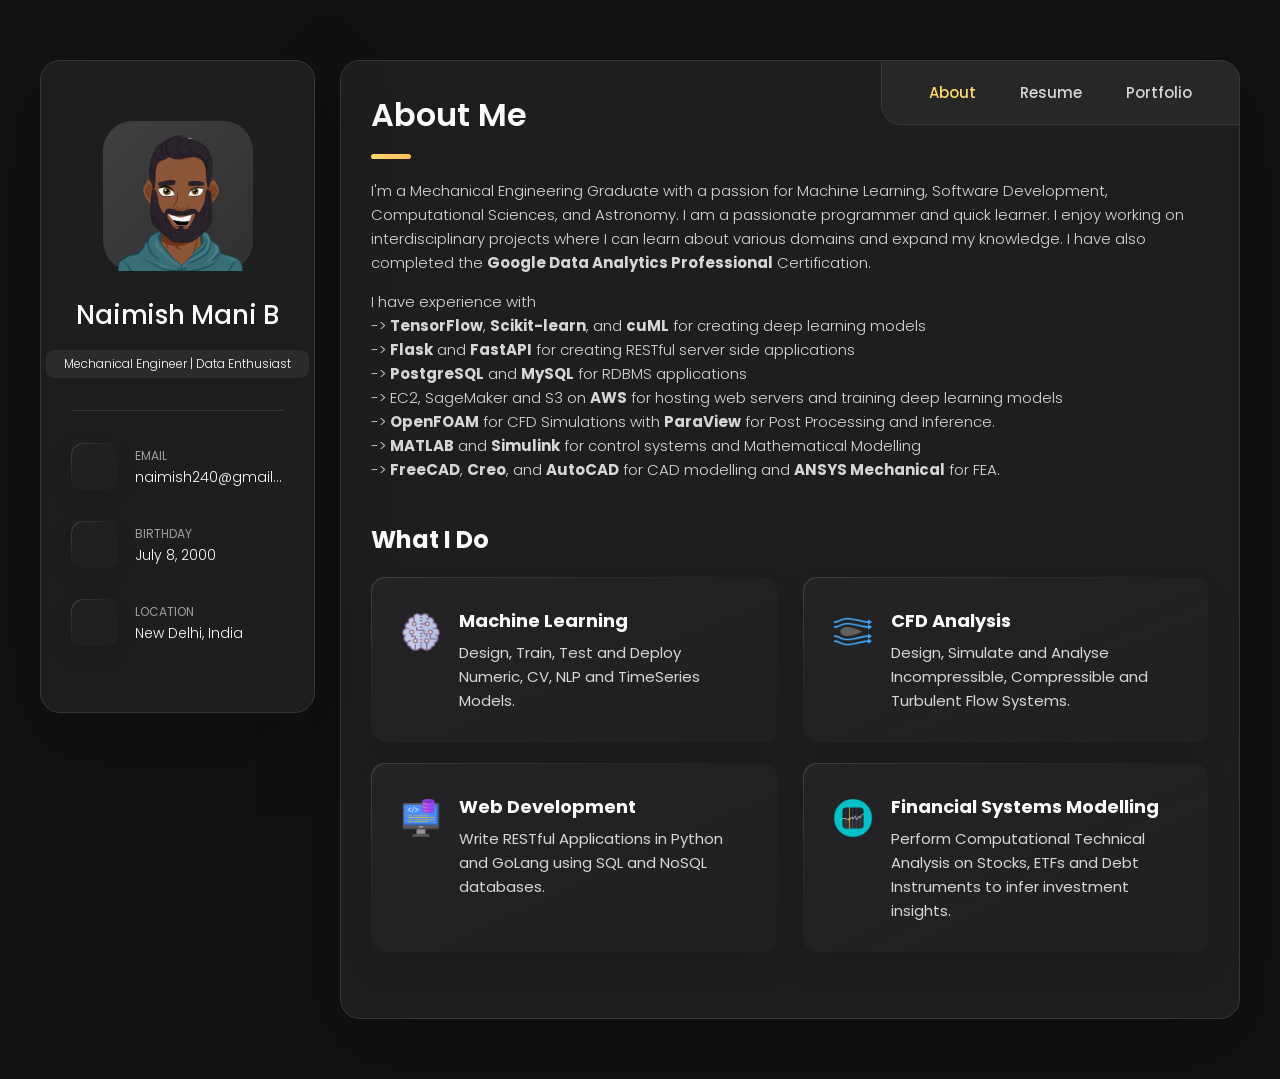
==== index.html @ e07adf56 "Update index.html" ====
<!DOCTYPE html>
<html lang="en">

<head>
  <meta charset="UTF-8">
  <meta http-equiv="X-UA-Compatible" content="IE=edge">
  <meta name="viewport" content="width=device-width, initial-scale=1.0">
  <title>Naimish - Personal Portfolio</title>

  <!--
    - favicon
  -->
  <link rel="shortcut icon" href="./assets/images/n.png" type="image/x-icon">

  <!--
    - custom css link
  -->
  <link rel="stylesheet" href="./assets/css/style.css">

  <!--
    - google font link
  -->
  <link rel="preconnect" href="https://fonts.googleapis.com">
  <link rel="preconnect" href="https://fonts.gstatic.com" crossorigin>
  <link href="https://fonts.googleapis.com/css2?family=Poppins:wght@300;400;500;600&display=swap" rel="stylesheet">
</head>

<body>

  <!--
    - #MAIN
  -->

  <main>

    <!--
      - #SIDEBAR
    -->

    <aside class="sidebar" data-sidebar>

      <div class="sidebar-info">
        <figure class="avatar-box">
          <img src="./assets/images/Avatar.png" alt="Naimish Mani B" width="80">
        </figure>

        <div class="info-content">
          <h1 class="name" title="Naimish Mani B">Naimish Mani B</h1>

          <p class="title">Mechanical Engineer | Data Enthusiast</p>
        </div>

        <button class="info_more-btn" data-sidebar-btn>
          <span>Show Contacts</span>

          <ion-icon name="chevron-down"></ion-icon>
        </button>

      </div>

      <div class="sidebar-info_more">

        <div class="separator"></div>

        <ul class="contacts-list">

          <li class="contact-item">

            <div class="icon-box">
              <ion-icon name="mail-outline"></ion-icon>
            </div>

            <div class="contact-info">
              <p class="contact-title">Email</p>

              <a href="mailto:naimish240@gmail.com" class="contact-link">naimish240@gmail.com</a>
            </div>

          </li>

          <!--
          <li class="contact-item">

            <div class="icon-box">
              <ion-icon name="phone-portrait-outline"></ion-icon>
            </div>

            <div class="contact-info">
              <p class="contact-title">Phone</p>

              <a href="tel:+916379XXXXXX" class="contact-link">+91 6379XXXXXX</a>
            </div>

          </li>
          -->

          <li class="contact-item">

            <div class="icon-box">
              <ion-icon name="calendar-outline"></ion-icon>
            </div>

            <div class="contact-info">
              <p class="contact-title">Birthday</p>

              <time datetime="1982-06-23">July 8, 2000</time>
            </div>

          </li>

          <li class="contact-item">

            <div class="icon-box">
              <ion-icon name="location-outline"></ion-icon>
            </div>

            <div class="contact-info">
              <p class="contact-title">Location</p>

              <address>New Delhi, India</address>
            </div>

          </li>

        </ul>

        <div class="separator"></div>

        <ul class="social-list">

          <li class="social-item">
            <a href="https://www.linkedin.com/in/naimish-balaji/" class="social-link">
              <ion-icon name="logo-linkedin"></ion-icon>
            </a>
          </li>

          <li class="social-item">
            <a href="https://github.com/naimish240/" class="social-link">
              <ion-icon name="logo-github"></ion-icon>
            </a>
          </li>

          <li class="social-item">
            <a href="https://www.instagram.com/the_real_naimish/" class="social-link">
              <ion-icon name="logo-instagram"></ion-icon>
            </a>
          </li>

        </ul>

      </div>

    </aside>





    <!--
      - #main-content
    -->

    <div class="main-content">

      <!--
        - #NAVBAR
      -->

      <nav class="navbar">

        <ul class="navbar-list">

          <li class="navbar-item">
            <button class="navbar-link  active" data-nav-link>About</button>
          </li>

          <li class="navbar-item">
            <button class="navbar-link" data-nav-link>Resume</button>
          </li>

          <li class="navbar-item">
            <button class="navbar-link" data-nav-link>Portfolio</button>
          </li>

        </ul>

      </nav>





      <!--
        - #ABOUT
      -->

      <article class="about  active" data-page="about">

        <header>
          <h2 class="h2 article-title">About me</h2>
        </header>

        <section class="about-text">
          <p>
            I'm a Mechanical Engineering Graduate with a passion for Machine Learning, Software Development, Computational Sciences, and Astronomy. 
            I am a passionate programmer and quick learner. I enjoy working on interdisciplinary projects where I can learn about
            various domains and expand my knowledge. I have also completed the <b>Google Data Analytics Professional</b> Certification.
          </p>
            I have experience with
            <li>-> <b>TensorFlow</b>, <b>Scikit-learn</b>, and <b>cuML</b> for creating deep learning models</li>
            <li>-> <b>Flask</b> and <b>FastAPI</b> for creating RESTful server side applications</li>
            <li>-> <b>PostgreSQL</b> and <b>MySQL</b> for RDBMS applications</li>
            <li>-> EC2, SageMaker and S3 on <b>AWS</b> for hosting web servers and training deep learning models</li>
            <li>-> <b>OpenFOAM</b> for CFD Simulations with <b>ParaView</b> for Post Processing and Inference.</li>
            <li>-> <b>MATLAB</b> and <b>Simulink</b> for control systems and Mathematical Modelling</li>
            <li>-> <b>FreeCAD</b>, <b>Creo</b>, and <b>AutoCAD</b> for CAD modelling and <b>ANSYS Mechanical</b> for FEA.</li>
          <p>
            
          </p>
        </section>


        <!--
          - service
        -->

        <section class="service">

          <h3 class="h3 service-title">What I do</h3>

          <ul class="service-list">

          <li class="service-item">

            <div class="service-icon-box">
              <img src="./assets/images/ml.png" alt="ml icon" width="40">
            </div>

            <div class="service-content-box">
              <h4 class="h4 service-item-title">Machine Learning</h4>

              <p class="service-item-text">
                Design, Train, Test and Deploy Numeric, CV, NLP and TimeSeries Models.
              </p>
            </div>

          </li>

            <li class="service-item">

              <div class="service-icon-box">
                <img src="./assets/images/cfd.png" alt="cfd icon" width="40">
              </div>

              <div class="service-content-box">
                <h4 class="h4 service-item-title">CFD Analysis</h4>

                <p class="service-item-text">
                  Design, Simulate and Analyse Incompressible, Compressible and Turbulent Flow Systems.
                </p>
              </div>

              <li class="service-item">

                <div class="service-icon-box">
                  <img src="./assets/images/backend.png
                  " alt="design icon" width="40">
                </div>
  
                <div class="service-content-box">
                  <h4 class="h4 service-item-title">Web Development</h4>
  
                  <p class="service-item-text">
                    Write RESTful Applications in Python and GoLang using SQL and NoSQL databases.
                  </p>
                </div>
  
              </li>
  
            </li>

            

            <li class="service-item">

              <div class="service-icon-box">
                <img src="./assets/images/stocks.png" alt="stock icon" width="40">
              </div>

              <div class="service-content-box">
                <h4 class="h4 service-item-title">Financial Systems Modelling</h4>

                <p class="service-item-text">
                  Perform Computational Technical Analysis on Stocks, ETFs and Debt Instruments to infer investment insights.
                </p>
              </div>

            </li>

          </ul>

        </section>


        <!--
          - testimonials
        -->

        <section class="testimonials">
          <!--

          <h3 class="h3 testimonials-title">Testimonials</h3>

          <ul class="testimonials-list has-scrollbar">

            <li class="testimonials-item">
              <div class="content-card" data-testimonials-item>

                <figure class="testimonials-avatar-box">
                  <img src="./assets/images/avatar-1.png" alt="Daniel lewis" width="60" data-testimonials-avatar>
                </figure>

                <h4 class="h4 testimonials-item-title" data-testimonials-title>Daniel lewis</h4>

                <div class="testimonials-text" data-testimonials-text>
                  <p>
                    Richard was hired to create a corporate identity. We were very pleased with the work done. She has a
                    lot of experience
                    and is very concerned about the needs of client. Lorem ipsum dolor sit amet, ullamcous cididt
                    consectetur adipiscing
                    elit, seds do et eiusmod tempor incididunt ut laborels dolore magnarels alia.
                  </p>
                </div>

              </div>
            </li>
          </ul>
        -->

        </section>


        <!--
          - testimonials modal
        -->

        <div class="modal-container" data-modal-container>

          <div class="overlay" data-overlay></div>

          <section class="testimonials-modal">

            <button class="modal-close-btn" data-modal-close-btn>
              <ion-icon name="close-outline"></ion-icon>
            </button>

            <div class="modal-img-wrapper">
              <figure class="modal-avatar-box">
                <img src="./assets/images/avatar-1.png" alt="Daniel lewis" width="80" data-modal-img>
              </figure>

              <img src="./assets/images/icon-quote.svg" alt="quote icon">
            </div>

            <div class="modal-content">

              <h4 class="h3 modal-title" data-modal-title>Daniel lewis</h4>

              <time datetime="2021-06-14">14 June, 2021</time>

              <div data-modal-text>
                <p>
                  Richard was hired to create a corporate identity. We were very pleased with the work done. She has a
                  lot of experience
                  and is very concerned about the needs of client. Lorem ipsum dolor sit amet, ullamcous cididt
                  consectetur adipiscing
                  elit, seds do et eiusmod tempor incididunt ut laborels dolore magnarels alia.
                </p>
              </div>

            </div>

          </section>

        </div>


        <!--
          - clients
        -->

        <section class="clients">
          <!--

          <h3 class="h3 clients-title">Clients</h3>

          <ul class="clients-list has-scrollbar">

            <li class="clients-item">
              <a href="#">
                <img src="./assets/images/logo-1-color.png" alt="client logo">
              </a>
            </li>

          </ul>
          -->

        </section>

      </article>





      <!--
        - #RESUME
      -->

      <article class="resume" data-page="resume">

        <header>
          <h2 class="h2 article-title">Resume</h2>
        </header>

        <section class="timeline">

          <div class="title-wrapper">
            <div class="icon-box">
              <ion-icon name="book-outline"></ion-icon>
            </div>

            <h3 class="h3">Education</h3>
          </div>

          <ol class="timeline-list">

            <li class="timeline-item">

              <h4 class="h4 timeline-item-title">SASTRA Deemed University</h4>
              <h6 class="h4 timeline-item-title">B. Tech., Mechanical Engineering</h4>

              <span>2018 — 2022</span>

              <p class="timeline-text">
                Coursework in Compressible Flow, Systems Modelling, Dynamics and Control,
                Numerical and Statistical Methods, Industrial Robotics, Electronic and Hybrid Vehicle Design,
                Production Planning and Control, and Resource Management.
              </p>

            </li>
          </ol>

        </section>

        <section class="timeline">

          <div class="title-wrapper">
            <div class="icon-box">
              <ion-icon name="briefcase-outline"></ion-icon>
            </div>

            <h3 class="h3">Professional Experience</h3>
          </div>

          <ol class="timeline-list">

            <li class="timeline-item">

              <h4 class="h4 timeline-item-title">Data and Technologies Intern</h4>
              <h4 class="h4 timeline-item-title">FinTuple Technologies</h4>

              <span>May 2020 — Oct 2020</span>

              <p class="timeline-text">
                <li style="color:rgb(195, 195, 195)">
                  • Performed web scraping with Selenium to get historical mutual fund data, and performed data preprocessing
                  using Pandas to make the data MS Excel - friendly.
                </li>
                <li style="color:rgb(195, 195, 195)">
                  • Designed from ground up and built statistical models to categorize and rank the
                  performance of debt-based funds, working closely with MBA graduates.
                </li>
                <li style="color:rgb(195, 195, 195)">
                  • Helped design a MySQL database in the 4th normal form to leverage the dataset
                  and models created for integration into other business applications.
                </li>
              </p>
              <br>

            </li>

            <li class="timeline-item">
              <h4 class="h4 timeline-item-title">Co Founder</h4>
              <h4 class="h4 timeline-item-title">Cosmos Aerospace (Incubatee, TBI SASTRA)</h4>

              <span>Aug 2019 — Nov 2020</span>

              <p class="timeline-text">
                <li style="color:rgb(195, 195, 195)">
                  • Created and managed a team of 15 members. Brought on experts
                  from relevant fields as advisors to design a rover for autonomous search and
                  recovery type missions.
                </li>
                <li style="color:rgb(195, 195, 195)">
                  • Designed and fabricated a small scale prototype with wireless control using Rocker Bogie
                  suspension system to navigate terrain.
                </li>
                <li style="color:rgb(195, 195, 195)">
                  • Prepared a pitch deck and approached investors for funding, while also engaging
                  in talks with raw material suppliers.
                </li>
              </p>
              <br>

            </li>


          </ol>

        </section>

        <section class="skill">

          <h3 class="h3 skills-title">My skills</h3>

          <ul class="skills-list content-card">

            <li class="skills-item">
              <div class="title-wrapper">
                <h5 class="h4"><b>Languages: </b></h5>
              </div>
            </li>

            <li class="skills-item">
              <div class="title-wrapper">
                <h5 class="h5">Python 3, JavaScript, R, MATLAB, SQL, C, C++, GoLang</h5>
              </div>
            </li>

            <li class="skills-item">
              <div class="title-wrapper">
                <h5 class="h4"><b>Tools: </b></h5>
              </div>
            </li>

            <li class="skills-item">
              <div class="title-wrapper">
                <h5 class="h5">Git, GitFlow, Jupyter, Trello, AWS, Tableau, Paraview, MS PowerPoint, MS Excel</h5>
              </div>
            </li>

          </ul>

        </section>

        <br>

        <button>
          <a href="resume/Naimish_Resume_Mar23.pdf" download="Naimish_Resume_Aug22.pdf" style="color:rgb(110, 144, 236)">Download Resume</a>
        </button>

      </article>





      <!--
        - #PORTFOLIO
      -->

      <article class="portfolio" data-page="portfolio">

        <header>
          <h2 class="h2 article-title">Portfolio</h2>
        </header>

        <section class="projects">

          <ul class="filter-list">

            <li class="filter-item">
              <button class="active" data-filter-btn>All</button>
            </li>

            <li class="filter-item">
              <button data-filter-btn>Mechanical Engineering</button>
            </li>

            <li class="filter-item">
              <button data-filter-btn>Machine Learning</button>
            </li>

            <li class="filter-item">
              <button data-filter-btn>Web Development</button>
            </li>

            <li class="filter-item">
              <button data-filter-btn>Astronomy</button>
            </li>

          </ul>

          <div class="filter-select-box">

            <button class="filter-select" data-select>

              <div class="select-value" data-select-value>Select category</div>

              <div class="select-icon">
                <ion-icon name="chevron-down"></ion-icon>
              </div>

            </button>

            <ul class="select-list">

              <li class="select-item">
                <button data-select-item>All</button>
              </li>

              <li class="select-item">
                <button data-select-item>Mechanical Engineering</button>
              </li>

              <li class="select-item">
                <button data-select-item>Machine Learning</button>
              </li>

              <li class="select-item">
                <button data-select-item>Web Development</button>
              </li>

              <li class="select-item">
                <button data-select-item>Astronomy</button>
              </li>

            </ul>

          </div>

          <ul class="project-list">

            <li class="project-item  active" data-filter-item data-category="Mechanical Engineering,Astronomy">
              <a href="https://github.com/Naimish240/Liquid-Rocket-Engine" target="_blank">

                <figure class="project-img">
                  <div class="project-item-icon-box">
                    <ion-icon name="eye-outline"></ion-icon>
                  </div>

                  <img src="https://www.grc.nasa.gov/WWW/K-12/airplane/Images/lrockth.gif" alt="Liquid Rocket Engine" loading="lazy">
                </figure>

                <h3 class="project-title">Design and Analysis of a Liquid Rocket Engine</h3>

                <p class="project-category">Mechanical Engineering</p>

              </a>
            </li>

            <li class="project-item  active" data-filter-item data-category="Mechanical Engineering">
              <a href="https://github.com/Naimish240/CFD-For-Ventilation-Analysis" target="_blank">

                <figure class="project-img">
                  <div class="project-item-icon-box">
                    <ion-icon name="eye-outline"></ion-icon>
                  </div>

                  <img src="https://github.com/Naimish240/CFD-For-Ventilation-Analysis/blob/main/simulations/icofoam_cases/3_branch_shifted_bed_shifted_main/screenshots/Screenshot%20from%202021-11-13%2021-39-17.png?raw=true" alt="ventilation analysis" loading="lazy">
                </figure>

                <h3 class="project-title">COVID 19 Ward Ventilaiton Analysis with CFD</h3>

                <p class="project-category">Mechanical Engineering</p>

              </a>
            </li>

            <li class="project-item  active" data-filter-item data-category="Machine Learning,Web Development">
              <a href="http://meghaapps.github.io/" target="_blank">

                <figure class="project-img">
                  <div class="project-item-icon-box">
                    <ion-icon name="eye-outline"></ion-icon>
                  </div>

                  <img src="https://github.com/MeghaApps/meghaapps.github.io/blob/main/images/appImage_800.png?raw=true" alt="Megha" loading="lazy">
                </figure>

                <h3 class="project-title">Ground Based Cloud Classification On Edge Using CNN and TFLite</h3>

                <p class="project-category">ML | Web Dev</p>

              </a>
            </li>
            
            <li class="project-item  active" data-filter-item data-category="Machine Learning">
              <a href="https://github.com/Naimish240/FRIENDS_Analysis" target="_blank">

                <figure class="project-img">
                  <div class="project-item-icon-box">
                    <ion-icon name="eye-outline"></ion-icon>
                  </div>

                  <img src="https://wallpapercave.com/wp/wp6995008.jpg" alt="friends" loading="lazy">
                </figure>

                <h3 class="project-title">Analysis of the FRIENDS TV series</h3>

                <p class="project-category">ML | Data Analysis</p>

              </a>
            </li>

            <li class="project-item  active" data-filter-item data-category="Machine Learning,Astronomy">
              <a href="https://github.com/Naimish240/CuriosityClassifier" target="_blank">

                <figure class="project-img">
                  <div class="project-item-icon-box">
                    <ion-icon name="eye-outline"></ion-icon>
                  </div>

                  <img src="https://upload.wikimedia.org/wikipedia/commons/thumb/d/d8/NASA_Mars_Rover.jpg/1500px-NASA_Mars_Rover.jpg" alt="curiosity" loading="lazy">
                </figure>

                <h3 class="project-title">Semi Supervised Classification of Images shot by Curiosity Rover</h3>

                <p class="project-category">ML | Astro</p>

              </a>
            </li>

            <li class="project-item  active" data-filter-item data-category="Machine Learning">
              <a href="https://github.com/Naimish240/TwitchEmoteGenerator" target="_blank">

                <figure class="project-img">
                  <div class="project-item-icon-box">
                    <ion-icon name="eye-outline"></ion-icon>
                  </div>

                  <img src="https://blog.twitch.tv/assets/uploads/03-glitch.jpg" alt="twitch" loading="lazy">
                </figure>

                <h3 class="project-title">Training DCGAN to generate Custom Twitch Emotes</h3>

                <p class="project-category">Machine Learning</p>

              </a>
            </li>

            <li class="project-item  active" data-filter-item data-category="Web Development">
              <a href="https://github.com/Naimish240/WhatsAppWebStuff" target="_blank">

                <figure class="project-img">
                  <div class="project-item-icon-box">
                    <ion-icon name="eye-outline"></ion-icon>
                  </div>

                  <img src="https://upload.wikimedia.org/wikipedia/commons/thumb/6/6b/WhatsApp.svg/1200px-WhatsApp.svg.png" alt="whatsapp" loading="lazy">
                </figure>

                <h3 class="project-title">Bulk WhatsApp Web Message Sender</h3>

                <p class="project-category">Web Development | Automation</p>

              </a>
            </li>

            <li class="project-item  active" data-filter-item data-category="Mechanical Engineering">
              <a href="https://github.com/Naimish240/3DoF-Robotic-Arm" target="_blank">

                <figure class="project-img">
                  <div class="project-item-icon-box">
                    <ion-icon name="eye-outline"></ion-icon>
                  </div>

                  <img src="https://cdn-icons-png.flaticon.com/512/1839/1839269.png" alt="3dof" loading="lazy">
                </figure>

                <h3 class="project-title">Designing and Controlling a 3 DoF Robot through an Android App</h3>

                <p class="project-category">Mechanical Engineering</p>

              </a>
            </li>

            <li class="project-item  active" data-filter-item data-category="Astronomy">
              <a href="https://github.com/Naimish240/WebCam-Cosmic-Rays" target="_blank">

                <figure class="project-img">
                  <div class="project-item-icon-box">
                    <ion-icon name="eye-outline"></ion-icon>
                  </div>

                  <img src="https://letstalkscience.ca/sites/default/files/styles/x_large/public/2019-10/Cosmic_ray_scattering.png?itok=40XuvHlH" alt="cosmic" loading="lazy">
                </figure>

                <h3 class="project-title">Building a Cosmic Ray Detector using a USB Webcam</h3>

                <p class="project-category">Astronomy</p>

              </a>
            </li>

            <li class="project-item  active" data-filter-item data-category="Mechanical Engineering,Astronomy">
              <a href="https://github.com/Naimish240/rocket-lander" target="_blank">

                <figure class="project-img">
                  <div class="project-item-icon-box">
                    <ion-icon name="eye-outline"></ion-icon>
                  </div>

                  <img src="https://media.wired.com/photos/5926ed3dcefba457b079b95e/master/pass/spacex-rocket-landing-531752474.jpg" alt="PID" loading="lazy">
                </figure>

                <h3 class="project-title">Developing a PID Controller to Launch and Propulsively Land a Rocket</h3>

                <p class="project-category">Mechanical Engineering | Astro</p>

              </a>
            </li>

            <li class="project-item  active" data-filter-item data-category="Machine Learning,Astronomy">
              <a href="https://github.com/Naimish240/Dimensionality-Reduction-for-Studying-Diffuse-CGM" target="_blank">

                <figure class="project-img">
                  <div class="project-item-icon-box">
                    <ion-icon name="eye-outline"></ion-icon>
                  </div>

                  <img src="https://ned.ipac.caltech.edu/level5/March18/Tumlinson/Figures/figure1.jpg" alt="CGM" loading="lazy">
                </figure>

                <h3 class="project-title">Dimensionality Reduction on Diffuse Circum Galactic Medium</h3>

                <p class="project-category">ML | Astro</p>

              </a>
            </li>

            <li class="project-item  active" data-filter-item data-category="Web Development">
              <a href="https://github.com/Naimish240/AutoMeet" target="_blank">

                <figure class="project-img">
                  <div class="project-item-icon-box">
                    <ion-icon name="eye-outline"></ion-icon>
                  </div>

                  <img src="https://pbs.twimg.com/profile_images/1226910817108533249/S1_5wU2O_400x400.jpg" alt="automeet" loading="lazy">
                </figure>

                <h3 class="project-title">Auto Meet</h3>

                <p class="project-category">Web Development | Automation</p>

              </a>
            </li>

            <li class="project-item  active" data-filter-item data-category="Web Development,Machine Learning">
              <a href="https://github.com/Naimish240/NPTEL-Course-Generator" target="_blank">

                <figure class="project-img">
                  <div class="project-item-icon-box">
                    <ion-icon name="eye-outline"></ion-icon>
                  </div>

                  <img src="https://yt3.ggpht.com/ytc/AMLnZu9Z-w6SvWrrVpb06Q_NoRE8vtNKKy4WHy1-DKk8yw=s900-c-k-c0x00ffffff-no-rj" alt="nptel" loading="lazy">
                </figure>

                <h3 class="project-title">Using NLP Techniques to Generate NPTEL Course Titles</h3>

                <p class="project-category">ML | Web Scraping</p>

              </a>
            </li>

            <li class="project-item  active" data-filter-item data-category="Web Development,Machine Learning">
              <a href="https://github.com/Naimish240/OpinionClassifier" target="_blank">

                <figure class="project-img">
                  <div class="project-item-icon-box">
                    <ion-icon name="eye-outline"></ion-icon>
                  </div>

                  <img src="[data-uri]" alt="opinion" loading="lazy">
                </figure>

                <h3 class="project-title">Training and Deploying an NLP Classifier to Identify Opined Statements</h3>

                <p class="project-category">ML | Web Dev</p>

              </a>
            </li>



          </ul>

        </section>

      </article>

    </div>

  </main>






  <!--
    - custom js link
  -->
  <script src="./assets/js/script.js"></script>

  <!--
    - ionicon link
  -->
  <script type="module" src="https://unpkg.com/ionicons@5.5.2/dist/ionicons/ionicons.esm.js"></script>
  <script nomodule src="https://unpkg.com/ionicons@5.5.2/dist/ionicons/ionicons.js"></script>

</body>

</html>
---- assets/css/style.css ----
/*-----------------------------------*\
  #style.css
\*-----------------------------------*/

/*-----------------------------------*\
  #CUSTOM PROPERTY
\*-----------------------------------*/

:root {

  /**
   * colors
   */

  /* gradient */

  --bg-gradient-onyx: linear-gradient(
    to bottom right, 
    hsl(240, 1%, 25%) 3%, 
    hsl(0, 0%, 19%) 97%
  );
  --bg-gradient-jet: linear-gradient(
    to bottom right, 
    hsla(240, 1%, 18%, 0.251) 0%, 
    hsla(240, 2%, 11%, 0) 100%
  ), hsl(240, 2%, 13%);
  --bg-gradient-yellow-1: linear-gradient(
    to bottom right, 
    hsl(45, 100%, 71%) 0%, 
    hsla(36, 100%, 69%, 0) 50%
  );
  --bg-gradient-yellow-2: linear-gradient(
    135deg, 
    hsla(45, 100%, 71%, 0.251) 0%, 
    hsla(35, 100%, 68%, 0) 59.86%
  ), hsl(240, 2%, 13%);
  --border-gradient-onyx: linear-gradient(
    to bottom right, 
    hsl(0, 0%, 25%) 0%, 
    hsla(0, 0%, 25%, 0) 50%
  );
  --text-gradient-yellow: linear-gradient(
    to right, 
    hsl(45, 100%, 72%), 
    hsl(35, 100%, 68%)
  );

  /* solid */

  --jet: hsl(0, 0%, 22%);
  --onyx: hsl(240, 1%, 17%);
  --eerie-black-1: hsl(240, 2%, 13%);
  --eerie-black-2: hsl(240, 2%, 12%);
  --smoky-black: hsl(0, 0%, 7%);
  --white-1: hsl(0, 0%, 100%);
  --white-2: hsl(0, 0%, 98%);
  --orange-yellow-crayola: hsl(45, 100%, 72%);
  --vegas-gold: hsl(45, 54%, 58%);
  --light-gray: hsl(0, 0%, 84%);
  --light-gray-70: hsla(0, 0%, 84%, 0.7);
  --bittersweet-shimmer: hsl(0, 43%, 51%);

  /**
   * typography
   */

  /* font-family */
  --ff-poppins: 'Poppins', sans-serif;

  /* font-size */
  --fs-1: 24px;
  --fs-2: 18px;
  --fs-3: 17px;
  --fs-4: 16px;
  --fs-5: 15px;
  --fs-6: 14px;
  --fs-7: 13px;
  --fs-8: 11px;

  /* font-weight */
  --fw-300: 300;
  --fw-400: 400;
  --fw-500: 500;
  --fw-600: 600;

  /**
   * shadow
   */
  
  --shadow-1: -4px 8px 24px hsla(0, 0%, 0%, 0.25);
  --shadow-2: 0 16px 30px hsla(0, 0%, 0%, 0.25);
  --shadow-3: 0 16px 40px hsla(0, 0%, 0%, 0.25);
  --shadow-4: 0 25px 50px hsla(0, 0%, 0%, 0.15);
  --shadow-5: 0 24px 80px hsla(0, 0%, 0%, 0.25);

  /**
   * transition
   */

  --transition-1: 0.25s ease;
  --transition-2: 0.5s ease-in-out;

}





/*-----------------------------------*\
  #RESET
\*-----------------------------------*/

*, *::before, *::after {
  margin: 0;
  padding: 0;
  box-sizing: border-box;
}

a { text-decoration: none; }

li { list-style: none; }

img, ion-icon, a, button, time, span { display: block; }

button {
  font: inherit;
  background: none;
  border: none;
  text-align: left;
  cursor: pointer;
}

input, textarea {
  display: block;
  width: 100%;
  background: none;
  font: inherit;
}

::selection {
  background: var(--orange-yellow-crayola);
  color: var(--smoky-black);
}

:focus { outline-color: var(--orange-yellow-crayola); }

html { font-family: var(--ff-poppins); }

body { background: var(--smoky-black); }





/*-----------------------------------*\
  #REUSED STYLE
\*-----------------------------------*/

.sidebar,
article {
  background: var(--eerie-black-2);
  border: 1px solid var(--jet);
  border-radius: 20px;
  padding: 15px;
  box-shadow: var(--shadow-1);
  z-index: 1;
}

.separator {
  width: 100%;
  height: 1px;
  background: var(--jet);
  margin: 16px 0;
}

.icon-box {
  position: relative;
  background: var(--border-gradient-onyx);
  width: 30px;
  height: 30px;
  border-radius: 8px;
  display: flex;
  justify-content: center;
  align-items: center;
  font-size: 16px;
  color: var(--orange-yellow-crayola);
  box-shadow: var(--shadow-1);
  z-index: 1;
}

.icon-box::before {
  content: "";
  position: absolute;
  inset: 1px;
  background: var(--eerie-black-1);
  border-radius: inherit;
  z-index: -1;
}

.icon-box ion-icon { --ionicon-stroke-width: 35px; }

article { display: none; }

article.active {
  display: block;
  animation: fade 0.5s ease backwards;
}

@keyframes fade {
  0% { opacity: 0; }
  100% { opacity: 1; }
}

.h2,
.h3,
.h4,
.h5 {
  color: var(--white-2);
  text-transform: capitalize;
}

.h2 { font-size: var(--fs-1); }

.h3 { font-size: var(--fs-2); }

.h4 { font-size: var(--fs-4); }

.h5 {
  font-size: var(--fs-7);
  font-weight: var(--fw-500);
}

.article-title {
  position: relative;
  padding-bottom: 7px;
}

.article-title::after {
  content: "";
  position: absolute;
  bottom: 0;
  left: 0;
  width: 30px;
  height: 3px;
  background: var(--text-gradient-yellow);
  border-radius: 3px;
}

.has-scrollbar::-webkit-scrollbar {
  width: 5px; /* for vertical scrollbar */
  height: 5px; /* for horizontal scrollbar */
}

.has-scrollbar::-webkit-scrollbar-track {
  background: var(--onyx);
  border-radius: 5px;
}

.has-scrollbar::-webkit-scrollbar-thumb {
  background: var(--orange-yellow-crayola);
  border-radius: 5px;
}

.has-scrollbar::-webkit-scrollbar-button { width: 20px; }

.content-card {
  position: relative;
  background: var(--border-gradient-onyx);
  padding: 15px;
  padding-top: 45px;
  border-radius: 14px;
  box-shadow: var(--shadow-2);
  cursor: pointer;
  z-index: 1;
}

.content-card::before {
  content: "";
  position: absolute;
  inset: 1px;
  background: var(--bg-gradient-jet);
  border-radius: inherit;
  z-index: -1;
}





/*-----------------------------------*\
  #MAIN
\*-----------------------------------*/

main {
  margin: 15px 12px;
  margin-bottom: 75px;
  min-width: 259px;
}





/*-----------------------------------*\
  #SIDEBAR
\*-----------------------------------*/

.sidebar {
  margin-bottom: 15px;
  max-height: 112px;
  overflow: hidden;
  transition: var(--transition-2);
}

.sidebar.active { max-height: 405px; }

.sidebar-info {
  position: relative;
  display: flex;
  justify-content: flex-start;
  align-items: center;
  gap: 15px;
}

.avatar-box {
  background: var(--bg-gradient-onyx);
  border-radius: 20px;
}

.info-content .name {
  color: var(--white-2);
  font-size: var(--fs-3);
  font-weight: var(--fw-500);
  letter-spacing: -0.25px;
  margin-bottom: 10px;
}

.info-content .title {
  color: var(--white-1);
  background: var(--onyx);
  font-size: var(--fs-8);
  font-weight: var(--fw-300);
  width: max-content;
  padding: 3px 12px;
  border-radius: 8px;
}

.info_more-btn {
  position: absolute;
  top: -15px;
  right: -15px;
  border-radius: 0 15px;
  font-size: 13px;
  color: var(--orange-yellow-crayola);
  background: var(--border-gradient-onyx);
  padding: 10px;
  box-shadow: var(--shadow-2);
  transition: var(--transition-1);
  z-index: 1;
}

.info_more-btn::before {
  content: "";
  position: absolute;
  inset: 1px;
  border-radius: inherit;
  background: var(--bg-gradient-jet);
  transition: var(--transition-1);
  z-index: -1;
}

.info_more-btn:hover,
.info_more-btn:focus { background: var(--bg-gradient-yellow-1); }

.info_more-btn:hover::before,
.info_more-btn:focus::before { background: var(--bg-gradient-yellow-2); }

.info_more-btn span { display: none; }

.sidebar-info_more {
  opacity: 0;
  visibility: hidden;
  transition: var(--transition-2);
}

.sidebar.active .sidebar-info_more {
  opacity: 1;
  visibility: visible;
}

.contacts-list {
  display: grid;
  grid-template-columns: 1fr;
  gap: 16px;
}

.contact-item {
  min-width: 100%;
  display: flex;
  align-items: center;
  gap: 16px;
}

.contact-info {
  max-width: calc(100% - 46px);
  width: calc(100% - 46px);
}

.contact-title {
  color: var(--light-gray-70);
  font-size: var(--fs-8);
  text-transform: uppercase;
  margin-bottom: 2px;
}

.contact-info :is(.contact-link, time, address) {
  color: var(--white-2);
  font-size: var(--fs-7);
}

.contact-info address { font-style: normal; }

.social-list {
  display: flex;
  justify-content: flex-start;
  align-items: center;
  gap: 15px;
  padding-bottom: 4px;
  padding-left: 7px;
}

.social-item .social-link {
  color: var(--light-gray-70);
  font-size: 18px;
}


.social-item .social-link:hover { color: var(--light-gray); }





/*-----------------------------------*\
  #NAVBAR
\*-----------------------------------*/

.navbar {
  position: fixed;
  bottom: 0;
  left: 0;
  width: 100%;
  background: hsla(240, 1%, 17%, 0.75);
  backdrop-filter: blur(10px);
  border: 1px solid var(--jet);
  border-radius: 12px 12px 0 0;
  box-shadow: var(--shadow-2);
  z-index: 5;
}

.navbar-list {
  display: flex;
  flex-wrap: wrap;
  justify-content: center;
  align-items: center;
  padding: 0 10px;
}

.navbar-link {
  color: var(--light-gray);
  font-size: var(--fs-8);
  padding: 20px 7px;
  transition: color var(--transition-1);
}

.navbar-link:hover,
.navbar-link:focus { color: var(--light-gray-70); }

.navbar-link.active { color: var(--orange-yellow-crayola); }





/*-----------------------------------*\
  #ABOUT
\*-----------------------------------*/

.about .article-title { margin-bottom: 15px; }

.about-text {
  color: var(--light-gray);
  font-size: var(--fs-6);
  font-weight: var(--fw-300);
  line-height: 1.6;
}

.about-text p { margin-bottom: 15px; }



/**
 * #service 
 */

.service { margin-bottom: 35px; }

.service-title { margin-bottom: 20px; }

.service-list {
  display: grid;
  grid-template-columns: 1fr;
  gap: 20px;
}

.service-item {
  position: relative;
  background: var(--border-gradient-onyx);
  padding: 20px;
  border-radius: 14px;
  box-shadow: var(--shadow-2);
  z-index: 1;
}

.service-item::before {
  content: "";
  position: absolute;
  inset: 1px;
  background: var(--bg-gradient-jet);
  border-radius: inherit;
  z-index: -1;
}

.service-icon-box { margin-bottom: 10px; }

.service-icon-box img { margin: auto; }

.service-content-box { text-align: center; }

.service-item-title { margin-bottom: 7px; }

.service-item-text {
  color: var(--light-gray);
  font-size: var(--fs-6);
  font-weight: var(--fw-3);
  line-height: 1.6;
}


/**
 * #testimonials 
 */

.testimonials { margin-bottom: 30px; }

.testimonials-title { margin-bottom: 20px; }

.testimonials-list {
  display: flex;
  justify-content: flex-start;
  align-items: flex-start;
  gap: 15px;
  margin: 0 -15px;
  padding: 25px 15px;
  padding-bottom: 35px;
  overflow-x: auto;
  scroll-behavior: smooth;
  overscroll-behavior-inline: contain;
  scroll-snap-type: inline mandatory;
}

.testimonials-item {
  min-width: 100%;
  scroll-snap-align: center;
}

.testimonials-avatar-box {
  position: absolute;
  top: 0;
  left: 0;
  transform: translate(15px, -25px);
  background: var(--bg-gradient-onyx);
  border-radius: 14px;
  box-shadow: var(--shadow-1);
}

.testimonials-item-title { margin-bottom: 7px; }

.testimonials-text {
  color: var(--light-gray);
  font-size: var(--fs-6);
  font-weight: var(--fw-300);
  line-height: 1.6;
  display: -webkit-box;
  line-clamp: 4;
  -webkit-line-clamp: 4;
  -webkit-box-orient: vertical;
  overflow: hidden;
}


/**
 * #testimonials-modal
 */

.modal-container {
  position: fixed;
  top: 0;
  left: 0;
  width: 100%;
  height: 100%;
  display: flex;
  justify-content: center;
  align-items: center;
  overflow-y: auto;
  overscroll-behavior: contain;
  z-index: 20;
  pointer-events: none;
  visibility: hidden;
}

.modal-container::-webkit-scrollbar { display: none; }

.modal-container.active {
  pointer-events: all;
  visibility: visible;
}

.overlay {
  position: fixed;
  top: 0;
  left: 0;
  width: 100%;
  height: 100vh;
  background: hsl(0, 0%, 5%);
  opacity: 0;
  visibility: hidden;
  pointer-events: none;
  z-index: 1;
  transition: var(--transition-1);
}

.overlay.active {
  opacity: 0.8;
  visibility: visible;
  pointer-events: all;
}

.testimonials-modal {
  background: var(--eerie-black-2);
  position: relative;
  padding: 15px;
  margin: 15px 12px;
  border: 1px solid var(--jet);
  border-radius: 14px;
  box-shadow: var(--shadow-5);
  transform: scale(1.2);
  opacity: 0;
  transition: var(--transition-1);
  z-index: 2;
}

.modal-container.active .testimonials-modal {
  transform: scale(1);
  opacity: 1;
}

.modal-close-btn {
  position: absolute;
  top: 15px;
  right: 15px;
  background: var(--onyx);
  border-radius: 8px;
  width: 32px;
  height: 32px;
  display: flex;
  justify-content: center;
  align-items: center;
  color: var(--white-2);
  font-size: 18px;
  opacity: 0.7;
}

.modal-close-btn:hover,
.modal-close-btn:focus { opacity: 1; }

.modal-close-btn ion-icon { --ionicon-stroke-width: 50px; }

.modal-avatar-box {
  background: var(--bg-gradient-onyx);
  width: max-content;
  border-radius: 14px;
  margin-bottom: 15px;
  box-shadow: var(--shadow-2);
}

.modal-img-wrapper > img { display: none; }

.modal-title { margin-bottom: 4px; }

.modal-content time {
  font-size: var(--fs-6);
  color: var(--light-gray-70);
  font-weight: var(--fw-300);
  margin-bottom: 10px;
}

.modal-content p {
  color: var(--light-gray);
  font-size: var(--fs-6);
  font-weight: var(--fw-300);
  line-height: 1.6;
}


/**
 * #clients 
 */

.clients { margin-bottom: 15px; }

.clients-list {
  display: flex;
  justify-content: flex-start;
  align-items: flex-start;
  gap: 15px;
  margin: 0 -15px;
  padding: 25px;
  padding-bottom: 25px;
  overflow-x: auto;
  scroll-behavior: smooth;
  overscroll-behavior-inline: contain;
  scroll-snap-type: inline mandatory;
  scroll-padding-inline: 25px;
}

.clients-item {
  min-width: 50%;
  scroll-snap-align: start;
}

.clients-item img {
  width: 100%;
  filter: grayscale(1);
  transition: var(--transition-1);
}

.clients-item img:hover { filter: grayscale(0); }





/*-----------------------------------*\
  #RESUME
\*-----------------------------------*/

.article-title { margin-bottom: 30px; }


/**
 * education and experience 
 */

.timeline { margin-bottom: 30px; }

.timeline .title-wrapper {
  display: flex;
  align-items: center;
  gap: 15px;
  margin-bottom: 25px;
}

.timeline-list {
  font-size: var(--fs-6);
  margin-left: 45px;
}

.timeline-item { position: relative; }

.timeline-item:not(:last-child) { margin-bottom: 20px; }

.timeline-item-title {
  font-size: var(--fs-6);
  line-height: 1.3;
  margin-bottom: 7px;
}

.timeline-list span {
  color: var(--vegas-gold);
  font-weight: var(--fw-400);
  line-height: 1.6;
}

.timeline-item:not(:last-child)::before {
  content: "";
  position: absolute;
  top: -25px;
  left: -30px;
  width: 1px;
  height: calc(100% + 50px);
  background: var(--jet);
}

.timeline-item::after {
  content: "";
  position: absolute;
  top: 5px;
  left: -33px;
  height: 6px;
  width: 6px;
  background: var(--text-gradient-yellow);
  border-radius: 50%;
  box-shadow: 0 0 0 4px var(--jet);
}

.timeline-text {
  color: var(--light-gray);
  font-weight: var(--fw-300);
  line-height: 1.6;
}


/**
 * skills 
 */

.skills-title { margin-bottom: 20px; }

.skills-list { padding: 20px; }


.skills-item:not(:last-child) { margin-bottom: 15px; }

.skill .title-wrapper {
  display: flex;
  align-items: center;
  gap: 5px;
  margin-bottom: 8px;
}

.skill .title-wrapper data {
  color: var(--light-gray);
  font-size: var(--fs-7);
  font-weight: var(--fw-300);
}

.skill-progress-bg {
  background: var(--jet);
  width: 100%;
  height: 8px;
  border-radius: 10px;
}

.skill-progress-fill {
  background: var(--text-gradient-yellow);
  height: 100%;
  border-radius: inherit;
}





/*-----------------------------------*\
  #PORTFOLIO
\*-----------------------------------*/

.filter-list { display: none; }

.filter-select-box {
  position: relative;
  margin-bottom: 25px;
}

.filter-select {
  background: var(--eerie-black-2);
  color: var(--light-gray);
  display: flex;
  justify-content: space-between;
  align-items: center;
  width: 100%;
  padding: 12px 16px;
  border: 1px solid var(--jet);
  border-radius: 14px;
  font-size: var(--fs-6);
  font-weight: var(--fw-300);
}

.filter-select.active .select-icon { transform: rotate(0.5turn); }

.select-list {
  background: var(--eerie-black-2);
  position: absolute;
  top: calc(100% + 6px);
  width: 100%;
  padding: 6px;
  border: 1px solid var(--jet);
  border-radius: 14px;
  z-index: 2;
  opacity: 0;
  visibility: hidden;
  pointer-events: none;
  transition: 0.15s ease-in-out;
}

.filter-select.active + .select-list {
  opacity: 1;
  visibility: visible;
  pointer-events: all;
}

.select-item button {
  background: var(--eerie-black-2);
  color: var(--light-gray);
  font-size: var(--fs-6);
  font-weight: var(--fw-300);
  text-transform: capitalize;
  width: 100%;
  padding: 8px 10px;
  border-radius: 8px;
}

.select-item button:hover { --eerie-black-2: hsl(240, 2%, 20%); }

.project-list {
  display: grid;
  grid-template-columns: 1fr;
  gap: 30px;
  margin-bottom: 10px;
}

.project-item { display: none; }

.project-item.active {
  display: block;
  animation: scaleUp 0.25s ease forwards;
}

@keyframes scaleUp {
  0% { transform: scale(0.5); }
  100% { transform: scale(1); }
}

.project-item > a { width: 100%; }

.project-img {
  position: relative;
  width: 100%;
  height: 200px;
  border-radius: 16px;
  overflow: hidden;
  margin-bottom: 15px;
}

.project-img::before {
  content: "";
  position: absolute;
  top: 0;
  left: 0;
  width: 100%;
  height: 100%;
  background: transparent;
  z-index: 1;
  transition: var(--transition-1);
}

.project-item > a:hover .project-img::before { background: hsla(0, 0%, 0%, 0.5); }

.project-item-icon-box {
  --scale: 0.8;

  background: var(--jet);
  color: var(--orange-yellow-crayola);
  position: absolute;
  top: 50%;
  left: 50%;
  transform: translate(-50%, -50%) scale(var(--scale));
  font-size: 20px;
  padding: 18px;
  border-radius: 12px;
  opacity: 0;
  z-index: 1;
  transition: var(--transition-1);
}

.project-item > a:hover .project-item-icon-box {
  --scale: 1;
  opacity: 1;
}

.project-item-icon-box ion-icon { --ionicon-stroke-width: 50px; }

.project-img img {
  width: 100%;
  height: 100%;
  object-fit: cover;
  transition: var(--transition-1);
}

.project-item > a:hover img { transform: scale(1.1); }

.project-title,
.project-category { margin-left: 10px; }

.project-title {
  color: var(--white-2);
  font-size: var(--fs-5);
  font-weight: var(--fw-400);
  text-transform: capitalize;
  line-height: 1.3;
}

.project-category {
  color: var(--light-gray-70);
  font-size: var(--fs-6);
  font-weight: var(--fw-300);
}





/*-----------------------------------*\
  #BLOG
\*-----------------------------------*/

.blog-posts { margin-bottom: 10px; }

.blog-posts-list {
  display: grid;
  grid-template-columns: 1fr;
  gap: 20px;
}

.blog-post-item > a {
  position: relative;
  background: var(--border-gradient-onyx);
  height: 100%;
  box-shadow: var(--shadow-4);
  border-radius: 16px;
  z-index: 1;
}

.blog-post-item > a::before {
  content: "";
  position: absolute;
  inset: 1px;
  border-radius: inherit;
  background: var(--eerie-black-1);
  z-index: -1;
}

.blog-banner-box {
  width: 100%;
  height: 200px;
  border-radius: 12px;
  overflow: hidden;
}

.blog-banner-box img {
  width: 100%;
  height: 100%;
  object-fit: cover;
  transition: var(--transition-1);
}

.blog-post-item > a:hover .blog-banner-box img { transform: scale(1.1); }

.blog-content { padding: 15px; }

.blog-meta {
  display: flex;
  justify-content: flex-start;
  align-items: center;
  gap: 7px;
  margin-bottom: 10px;
}

.blog-meta :is(.blog-category, time) {
  color: var(--light-gray-70);
  font-size: var(--fs-6);
  font-weight: var(--fw-300);
}

.blog-meta .dot {
  background: var(--light-gray-70);
  width: 4px;
  height: 4px;
  border-radius: 4px;
}

.blog-item-title {
  margin-bottom: 10px;
  line-height: 1.3;
  transition: var(--transition-1);
}

.blog-post-item > a:hover .blog-item-title { color: var(--orange-yellow-crayola); }

.blog-text {
  color: var(--light-gray);
  font-size: var(--fs-6);
  font-weight: var(--fw-300);
  line-height: 1.6;
}





/*-----------------------------------*\
  #CONTACT
\*-----------------------------------*/

.mapbox {
  position: relative;
  height: 250px;
  width: 100%;
  border-radius: 16px;
  margin-bottom: 30px;
  border: 1px solid var(--jet);
  overflow: hidden;
}

.mapbox figure { height: 100%; }

.mapbox iframe {
  width: 100%;
  height: 100%;
  border: none;
  filter: grayscale(1) invert(1);
}

.contact-form { margin-bottom: 10px; }

.form-title { margin-bottom: 20px; }

.input-wrapper {
  display: grid;
  grid-template-columns: 1fr;
  gap: 25px;
  margin-bottom: 25px;
}

.form-input {
  color: var(--white-2);
  font-size: var(--fs-6);
  font-weight: var(--fw-400);
  padding: 13px 20px;
  border: 1px solid var(--jet);
  border-radius: 14px;
  outline: none;
}

.form-input::placeholder { font-weight: var(--fw-500); }

.form-input:focus { border-color: var(--orange-yellow-crayola); }

textarea.form-input {
  min-height: 100px;
  height: 120px;
  max-height: 200px;
  resize: vertical;
  margin-bottom: 25px;
}

textarea.form-input::-webkit-resizer { display: none; }

.form-input:focus:invalid { border-color: var(--bittersweet-shimmer); }

.form-btn {
  position: relative;
  width: 100%;
  background: var(--border-gradient-onyx);
  color: var(--orange-yellow-crayola);
  display: flex;
  justify-content: center;
  align-items: center;
  gap: 10px;
  padding: 13px 20px;
  border-radius: 14px;
  font-size: var(--fs-6);
  text-transform: capitalize;
  box-shadow: var(--shadow-3);
  z-index: 1;
  transition: var(--transition-1);
}

.form-btn::before {
  content: "";
  position: absolute;
  inset: 1px;
  background: var(--bg-gradient-jet);
  border-radius: inherit;
  z-index: -1;
  transition: var(--transition-1);
}

.form-btn ion-icon { font-size: 16px; }

.form-btn:hover { background: var(--bg-gradient-yellow-1); }

.form-btn:hover::before { background: var(--bg-gradient-yellow-2); }

.form-btn:disabled {
  opacity: 0.7;
  cursor: not-allowed;
}

.form-btn:disabled:hover { background: var(--border-gradient-onyx); }

.form-btn:disabled:hover::before { background: var(--bg-gradient-jet); }





/*-----------------------------------*\
  #RESPONSIVE
\*-----------------------------------*/

/**
 * responsive larger than 450px screen
 */

@media (min-width: 450px) {

  /**
   * client
   */

  .clients-item { min-width: calc(33.33% - 10px); }



  /**
   * #PORTFOLIO, BLOG 
   */

  .project-img,
  .blog-banner-box { height: auto; }

}





/**
 * responsive larger than 580px screen
 */

@media (min-width: 580px) {

  /**
   * CUSTOM PROPERTY
   */

  :root {

    /**
     * typography
     */

    --fs-1: 32px;
    --fs-2: 24px;
    --fs-3: 26px;
    --fs-4: 18px;
    --fs-6: 15px;
    --fs-7: 15px;
    --fs-8: 12px;

  }



  /**
   * #REUSED STYLE
   */

  .sidebar, article {
    width: 520px;
    margin-inline: auto;
    padding: 30px;
  }

  .article-title {
    font-weight: var(--fw-600);
    padding-bottom: 15px;
  }

  .article-title::after {
    width: 40px;
    height: 5px;
  }

  .icon-box {
    width: 48px;
    height: 48px;
    border-radius: 12px;
    font-size: 18px;
  }



  /**
   * #MAIN
   */

  main {
    margin-top: 60px;
    margin-bottom: 100px;
  }



  /**
   * #SIDEBAR
   */

  .sidebar {
    max-height: 180px;
    margin-bottom: 30px;
  }

  .sidebar.active { max-height: 584px; }

  .sidebar-info { gap: 25px; }

  .avatar-box { border-radius: 30px; }

  .avatar-box img { width: 120px; }

  .info-content .name { margin-bottom: 15px; }

  .info-content .title { padding: 5px 18px; }

  .info_more-btn {
    top: -30px;
    right: -30px;
    padding: 10px 15px;
  }

  .info_more-btn span {
    display: block;
    font-size: var(--fs-8);
  }

  .info_more-btn ion-icon { display: none; }

  .separator { margin: 32px 0; }

  .contacts-list { gap: 20px; }

  .contact-info {
    max-width: calc(100% - 64px);
    width: calc(100% - 64px);
  }



  /**
   * #NAVBAR
   */

  .navbar { border-radius: 20px 20px 0 0; }

  .navbar-list { gap: 20px; }

  .navbar-link { --fs-8: 14px; }



  /**
   * #ABOUT
   */

  .about .article-title { margin-bottom: 20px; }

  .about-text { margin-bottom: 40px; }

  /* service */

  .service-item {
    display: flex;
    justify-content: flex-start;
    align-items: flex-start;
    gap: 18px;
    padding: 30px;
  }

  .service-icon-box {
    margin-bottom: 0;
    margin-top: 5px;
  }

  .service-content-box { text-align: left; }

  /* testimonials */

  .testimonials-title { margin-bottom: 25px; }

  .testimonials-list {
    gap: 30px;
    margin: 0 -30px;
    padding: 30px;
    padding-bottom: 35px;
  }

  .content-card {
    padding: 30px;
    padding-top: 25px;
  }

  .testimonials-avatar-box {
    transform: translate(30px, -30px);
    border-radius: 20px;
  }

  .testimonials-avatar-box img { width: 80px; }

  .testimonials-item-title {
    margin-bottom: 10px;
    margin-left: 95px;
  }

  .testimonials-text {
    line-clamp: 2;
    -webkit-line-clamp: 2;
  }

  /* testimonials modal */

  .modal-container { padding: 20px; }

  .testimonials-modal {
    display: flex;
    justify-content: flex-start;
    align-items: stretch;
    gap: 25px;
    padding: 30px;
    border-radius: 20px;
  }

  .modal-img-wrapper {
    display: flex;
    flex-direction: column;
    align-items: center;
  }

  .modal-avatar-box {
    border-radius: 18px;
    margin-bottom: 0;
  }

  .modal-avatar-box img { width: 65px; }

  .modal-img-wrapper > img {
    display: block;
    flex-grow: 1;
    width: 35px;
  }

  /* clients */

  .clients-list {
    gap: 50px;
    margin: 0 -30px;
    padding: 45px;
    scroll-padding-inline: 45px;
  }

  .clients-item { min-width: calc(33.33% - 35px); }



  /**
   * #RESUME
   */

  .timeline-list { margin-left: 65px; }

  .timeline-item:not(:last-child)::before { left: -40px; }

  .timeline-item::after {
    height: 8px;
    width: 8px;
    left: -43px;
  }

  .skills-item:not(:last-child) { margin-bottom: 25px; }



  /**
   * #PORTFOLIO, BLOG
   */

  .project-img, .blog-banner-box { border-radius: 16px; }

  .blog-posts-list { gap: 30px; }

  .blog-content { padding: 25px; }



  /**
   * #CONTACT
   */

  .mapbox {
    height: 380px;
    border-radius: 18px;
  }

  .input-wrapper {
    gap: 30px;
    margin-bottom: 30px;
  }

  .form-input { padding: 15px 20px; }

  textarea.form-input { margin-bottom: 30px; }

  .form-btn {
    --fs-6: 16px;
    padding: 16px 20px;
  }

  .form-btn ion-icon { font-size: 18px; }

}





/**
 * responsive larger than 768px screen
 */

@media (min-width: 768px) {

  /**
   * REUSED STYLE
   */

  .sidebar, article { width: 700px; }

  .has-scrollbar::-webkit-scrollbar-button { width: 100px; }



  /**
   * SIDEBAR
   */

  .contacts-list {
    grid-template-columns: 1fr 1fr;
    gap: 30px 15px;
  }



  /**
   * NAVBAR
   */

  .navbar-link { --fs-8: 15px; }



  /**
   * ABOUT
   */

  /* testimonials modal */

  .testimonials-modal {
    gap: 35px;
    max-width: 680px;
  }

  .modal-avatar-box img { width: 80px; }



  /**
   * PORTFOLIO
   */

  .article-title { padding-bottom: 20px; }

  .filter-select-box { display: none; }

  .filter-list {
    display: flex;
    justify-content: flex-start;
    align-items: center;
    gap: 25px;
    padding-left: 5px;
    margin-bottom: 30px;
  }

  .filter-item button {
    color: var(--light-gray);
    font-size: var(--fs-5);
    transition: var(--transition-1);
  }

  .filter-item button:hover { color: var(--light-gray-70); }

  .filter-item button.active { color: var(--orange-yellow-crayola); }

  /* portfolio and blog grid */

  .project-list, .blog-posts-list { grid-template-columns: 1fr 1fr; }



  /**
   * CONTACT
   */

  .input-wrapper { grid-template-columns: 1fr 1fr; }

  .form-btn {
    width: max-content;
    margin-left: auto;
  }
  
}





/**
 * responsive larger than 1024px screen
 */

@media (min-width: 1024px) {

  /**
   * CUSTOM PROPERTY
   */

  :root {

    /**
    * shadow
    */

    --shadow-1: -4px 8px 24px hsla(0, 0%, 0%, 0.125);
    --shadow-2: 0 16px 30px hsla(0, 0%, 0%, 0.125);
    --shadow-3: 0 16px 40px hsla(0, 0%, 0%, 0.125);

  }



  /**
   * REUSED STYLE
   */

  .sidebar, article {
    width: 950px;
    box-shadow: var(--shadow-5);
  }



  /**
   * MAIN 
   */

  main { margin-bottom: 60px; }

  .main-content {
    position: relative;
    width: max-content;
    margin: auto;
  }



  /**
   * NAVBAR
   */

  .navbar {
    position: absolute;
    bottom: auto;
    top: 0;
    left: auto;
    right: 0;
    width: max-content;
    border-radius: 0 20px;
    padding: 0 20px;
    box-shadow: none;
  }

  .navbar-list {
    gap: 30px;
    padding: 0 20px;
  }

  .navbar-link { font-weight: var(--fw-500); }



  /**
   * ABOUT
   */

  /* service */

  .service-list {
    grid-template-columns: 1fr 1fr;
    gap: 20px 25px;
  }

  /* testimonials */

  .testimonials-item { min-width: calc(50% - 15px); }

  /* clients */

  .clients-item { min-width: calc(25% - 38px); }



  /**
   * PORTFOLIO
   */

  .project-list { grid-template-columns: repeat(3, 1fr); }



  /**
   * BLOG
   */

  .blog-banner-box { height: 230px; }

}





/**
 * responsive larger than 1250px screen
 */

@media (min-width: 1250px) {

  /**
   * RESET
   */

  body::-webkit-scrollbar { width: 20px; }

  body::-webkit-scrollbar-track { background: var(--smoky-black); }

  body::-webkit-scrollbar-thumb {
    border: 5px solid var(--smoky-black);
    background: hsla(0, 0%, 100%, 0.1);
    border-radius: 20px;
    box-shadow: inset 1px 1px 0 hsla(0, 0%, 100%, 0.11),
                inset -1px -1px 0 hsla(0, 0%, 100%, 0.11);
  }

  body::-webkit-scrollbar-thumb:hover { background: hsla(0, 0%, 100%, 0.15); }

  body::-webkit-scrollbar-button { height: 60px; }



  /**
   * REUSED STYLE
   */

  .sidebar, article { width: auto; }

  article { min-height: 100%; }



  /**
   * MAIN
   */

  main {
    max-width: 1200px;
    margin-inline: auto;
    display: flex;
    justify-content: center;
    align-items: stretch;
    gap: 25px;
  }

  .main-content {
    min-width: 75%;
    width: 75%;
    margin: 0;
  }



  /**
   * SIDEBAR
   */

  .sidebar {
    position: sticky;
    top: 60px;
    max-height: max-content;
    height: 100%;
    margin-bottom: 0;
    padding-top: 60px;
    z-index: 1;
  }

  .sidebar-info { flex-direction: column; }

  .avatar-box img { width: 150px; }

  .info-content .name {
    white-space: nowrap;
    text-align: center;
  }

  .info-content .title { margin: auto; }

  .info_more-btn { display: none; }

  .sidebar-info_more {
    opacity: 1;
    visibility: visible;
  }

  .contacts-list { grid-template-columns: 1fr; }

  .contact-info :is(.contact-link) {
    white-space: nowrap;
    overflow: hidden;
    text-overflow: ellipsis;
  }

  .contact-info :is(.contact-link, time, address) {
    --fs-7: 14px;
    font-weight: var(--fw-300);
  }

  .separator:last-of-type {
    margin: 15px 0;
    opacity: 0;
  }

  .social-list { justify-content: center; }



  /**
	 * RESUME
	 */

  .timeline-text { max-width: 700px; }

}
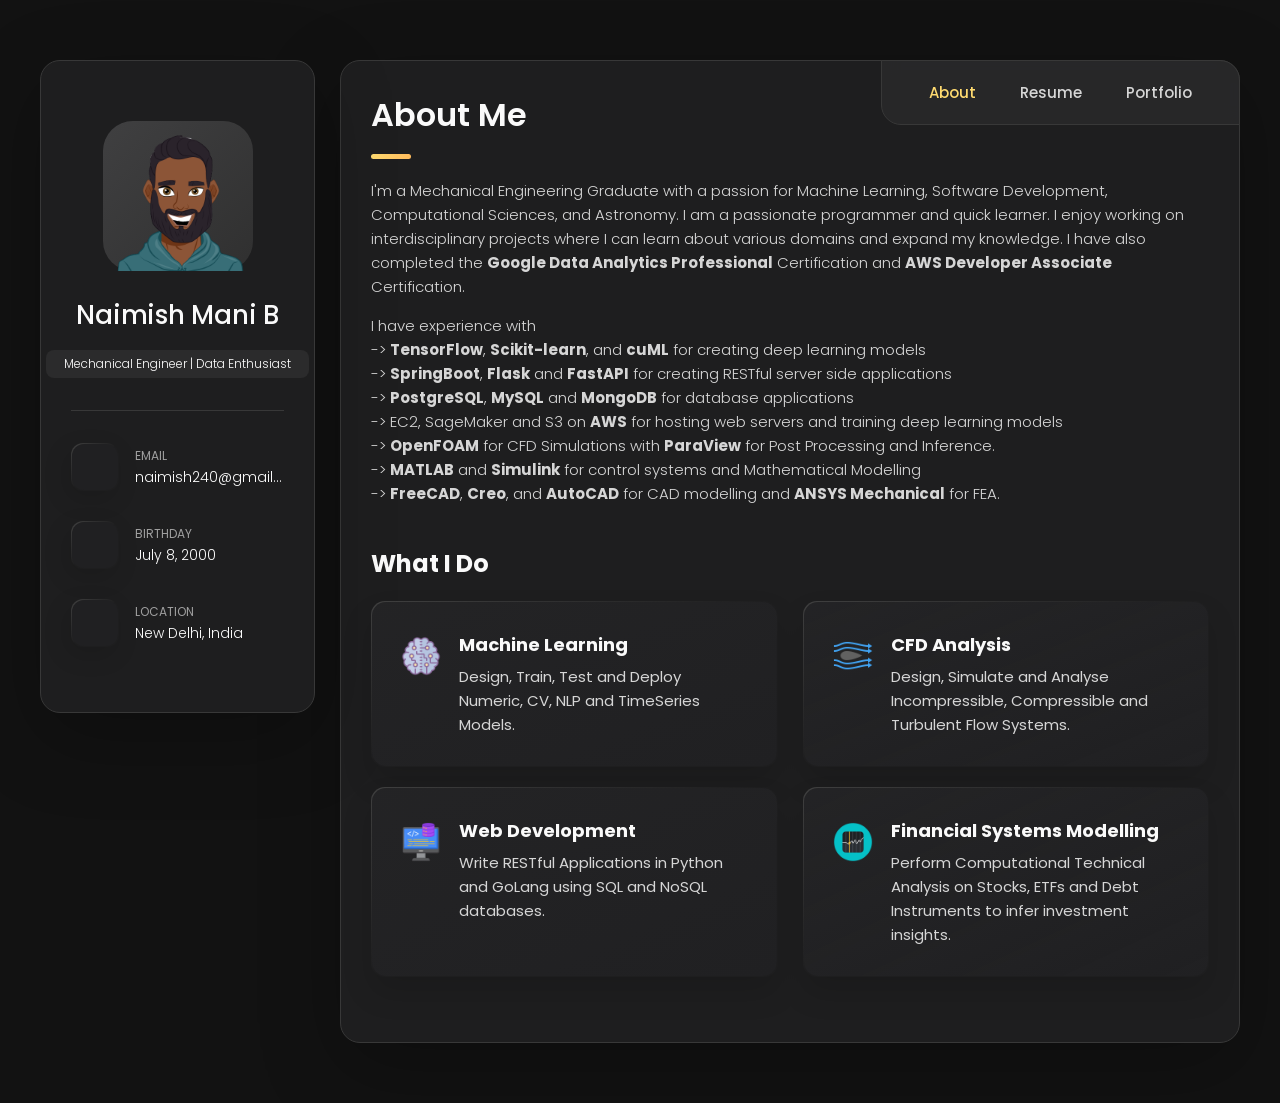
==== commit f3bdd029: "updated experience and removed linkedin" ====
--- a/index.html
+++ b/index.html
@@ -126,8 +126,9 @@
 
         <div class="separator"></div>
 
+        
         <ul class="social-list">
-
+        
           <li class="social-item">
             <a href="https://www.linkedin.com/in/naimish-balaji/" class="social-link">
               <ion-icon name="logo-linkedin"></ion-icon>
@@ -139,12 +140,13 @@
               <ion-icon name="logo-github"></ion-icon>
             </a>
           </li>
-
+        <!--
           <li class="social-item">
             <a href="https://www.instagram.com/the_real_naimish/" class="social-link">
               <ion-icon name="logo-instagram"></ion-icon>
             </a>
           </li>
+          -->
 
         </ul>
 
@@ -204,12 +206,13 @@
           <p>
             I'm a Mechanical Engineering Graduate with a passion for Machine Learning, Software Development, Computational Sciences, and Astronomy. 
             I am a passionate programmer and quick learner. I enjoy working on interdisciplinary projects where I can learn about
-            various domains and expand my knowledge. I have also completed the <b>Google Data Analytics Professional</b> Certification.
+            various domains and expand my knowledge. I have also completed the <b>Google Data Analytics Professional</b> Certification and 
+            <b>AWS Developer Associate</b> Certification.
           </p>
             I have experience with
             <li>-> <b>TensorFlow</b>, <b>Scikit-learn</b>, and <b>cuML</b> for creating deep learning models</li>
-            <li>-> <b>Flask</b> and <b>FastAPI</b> for creating RESTful server side applications</li>
-            <li>-> <b>PostgreSQL</b> and <b>MySQL</b> for RDBMS applications</li>
+            <li>-> <b>SpringBoot</b>, <b>Flask</b> and <b>FastAPI</b> for creating RESTful server side applications</li>
+            <li>-> <b>PostgreSQL</b>, <b>MySQL</b> and <b>MongoDB</b> for database applications</li>
             <li>-> EC2, SageMaker and S3 on <b>AWS</b> for hosting web servers and training deep learning models</li>
             <li>-> <b>OpenFOAM</b> for CFD Simulations with <b>ParaView</b> for Post Processing and Inference.</li>
             <li>-> <b>MATLAB</b> and <b>Simulink</b> for control systems and Mathematical Modelling</li>
@@ -427,36 +430,6 @@
 
           <div class="title-wrapper">
             <div class="icon-box">
-              <ion-icon name="book-outline"></ion-icon>
-            </div>
-
-            <h3 class="h3">Education</h3>
-          </div>
-
-          <ol class="timeline-list">
-
-            <li class="timeline-item">
-
-              <h4 class="h4 timeline-item-title">SASTRA Deemed University</h4>
-              <h6 class="h4 timeline-item-title">B. Tech., Mechanical Engineering</h4>
-
-              <span>2018 — 2022</span>
-
-              <p class="timeline-text">
-                Coursework in Compressible Flow, Systems Modelling, Dynamics and Control,
-                Numerical and Statistical Methods, Industrial Robotics, Electronic and Hybrid Vehicle Design,
-                Production Planning and Control, and Resource Management.
-              </p>
-
-            </li>
-          </ol>
-
-        </section>
-
-        <section class="timeline">
-
-          <div class="title-wrapper">
-            <div class="icon-box">
               <ion-icon name="briefcase-outline"></ion-icon>
             </div>
 
@@ -465,6 +438,51 @@
 
           <ol class="timeline-list">
 
+            <li class="timeline-item">
+
+              <h4 class="h4 timeline-item-title">Research & Development Consultant</h4>
+              <h4 class="h4 timeline-item-title">Emsec Pvt. Ltd.</h4>
+
+              <span>Aug 2023 — Present</span>
+
+              <p class="timeline-text">
+                <li style="color:rgb(195, 195, 195)">
+                  • Wrote ODE and PDE solvers in SciPy to solve real-world problems numerically.
+                </li>
+                <li style="color:rgb(195, 195, 195)">
+                  • Designed UI Wireframes and closely monitored the development of the GUI products that interfaced with the numerical solvers.
+                </li>
+                <li style="color:rgb(195, 195, 195)">
+                  • Led weekly scrum meetings and wrote internal documentation for the products.
+                </li>
+              </p>
+              <br>
+
+            </li>
+
+            <li class="timeline-item">
+
+              <h4 class="h4 timeline-item-title">Analyst</h4>
+              <h4 class="h4 timeline-item-title">Deloitte USI | Mumbai</h4>
+
+              <span>Nov 2022 — Jul 2023</span>
+
+              <p class="timeline-text">
+                <li style="color:rgb(195, 195, 195)">
+                  • Helped condense client requirements into a curated list of actionable items for the development team, saving weeks of effort.
+                </li>
+                <li style="color:rgb(195, 195, 195)">
+                  • Conducted in-depth analysis of existing Integrated Eligibility Systems (IES) solutions to identify and address inefficiencies 
+                  through extensive discussions with stakeholders.
+                </li>
+                <li style="color:rgb(195, 195, 195)">
+                  • Designed and developed RESTful APIs to convert monolithic IES systems into microservices using SpringBoot.
+                </li>
+              </p>
+              <br>
+
+            </li>
+            
             <li class="timeline-item">
 
               <h4 class="h4 timeline-item-title">Data and Technologies Intern</h4>
@@ -490,32 +508,36 @@
 
             </li>
 
+          </ol>
+
+        </section>
+
+        <section class="timeline">
+
+          <div class="title-wrapper">
+            <div class="icon-box">
+              <ion-icon name="book-outline"></ion-icon>
+            </div>
+
+            <h3 class="h3">Education</h3>
+          </div>
+
+          <ol class="timeline-list">
+
             <li class="timeline-item">
-              <h4 class="h4 timeline-item-title">Co Founder</h4>
-              <h4 class="h4 timeline-item-title">Cosmos Aerospace (Incubatee, TBI SASTRA)</h4>
-
-              <span>Aug 2019 — Nov 2020</span>
+
+              <h4 class="h4 timeline-item-title">SASTRA Deemed University</h4>
+              <h6 class="h4 timeline-item-title">B. Tech., Mechanical Engineering</h4>
+
+              <span>2018 — 2022</span>
 
               <p class="timeline-text">
-                <li style="color:rgb(195, 195, 195)">
-                  • Created and managed a team of 15 members. Brought on experts
-                  from relevant fields as advisors to design a rover for autonomous search and
-                  recovery type missions.
-                </li>
-                <li style="color:rgb(195, 195, 195)">
-                  • Designed and fabricated a small scale prototype with wireless control using Rocker Bogie
-                  suspension system to navigate terrain.
-                </li>
-                <li style="color:rgb(195, 195, 195)">
-                  • Prepared a pitch deck and approached investors for funding, while also engaging
-                  in talks with raw material suppliers.
-                </li>
+                Coursework in Compressible Flow, Systems Modelling, Dynamics and Control,
+                Numerical and Statistical Methods, Industrial Robotics, Electronic and Hybrid Vehicle Design,
+                Production Planning and Control, and Resource Management.
               </p>
-              <br>
-
-            </li>
-
-
+
+            </li>
           </ol>
 
         </section>
@@ -534,7 +556,7 @@
 
             <li class="skills-item">
               <div class="title-wrapper">
-                <h5 class="h5">Python 3, JavaScript, R, MATLAB, SQL, C, C++, GoLang</h5>
+                <h5 class="h5">Python 3, Java, JavaScript, R, MATLAB, SQL, C, C++, GoLang</h5>
               </div>
             </li>
 
@@ -557,7 +579,7 @@
         <br>
 
         <button>
-          <a href="resume/Naimish_Resume_Mar23.pdf" download="Naimish_Resume_Aug22.pdf" style="color:rgb(110, 144, 236)">Download Resume</a>
+          <a href="resume/Naimish_Resume_Oct_23.pdf" download="Naimish_Resume.pdf" style="color:rgb(110, 144, 236)">Download Resume</a>
         </button>
 
       </article>
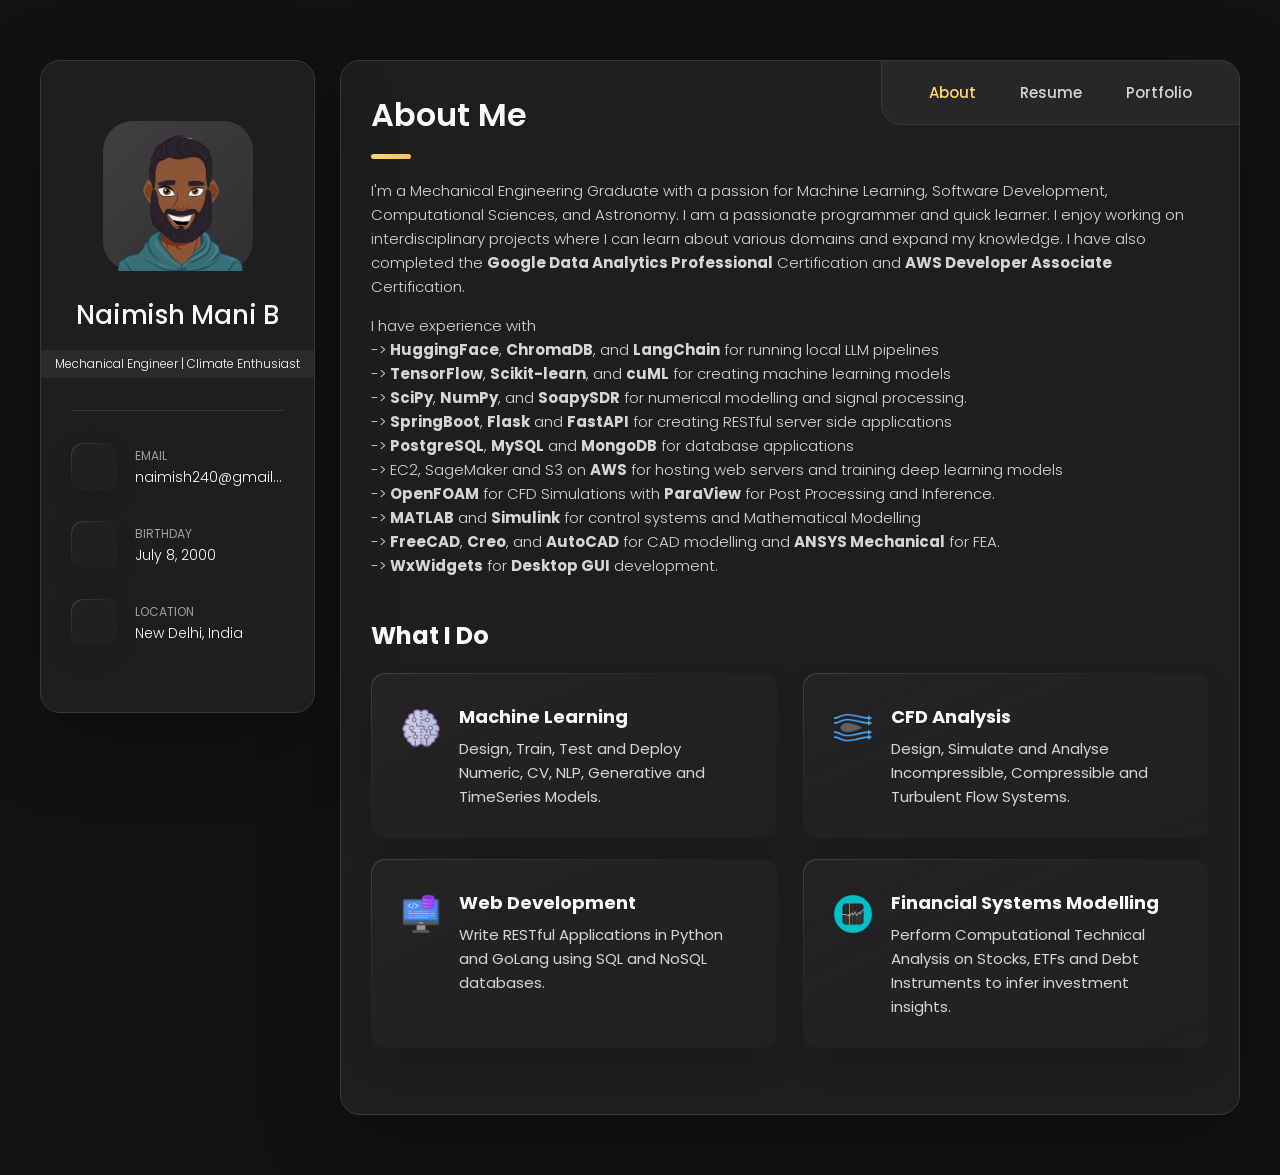
==== commit f0d445cb: "updated resume and website to reflect may 2024" ====
--- a/index.html
+++ b/index.html
@@ -47,7 +47,7 @@
         <div class="info-content">
           <h1 class="name" title="Naimish Mani B">Naimish Mani B</h1>
 
-          <p class="title">Mechanical Engineer | Data Enthusiast</p>
+          <p class="title">Mechanical Engineer | Climate Enthusiast</p>
         </div>
 
         <button class="info_more-btn" data-sidebar-btn>
@@ -210,13 +210,16 @@
             <b>AWS Developer Associate</b> Certification.
           </p>
             I have experience with
-            <li>-> <b>TensorFlow</b>, <b>Scikit-learn</b>, and <b>cuML</b> for creating deep learning models</li>
+            <li>-> <b>HuggingFace</b>, <b>ChromaDB</b>, and <b>LangChain</b> for running local LLM pipelines</li>
+            <li>-> <b>TensorFlow</b>, <b>Scikit-learn</b>, and <b>cuML</b> for creating machine learning models</li>
+            <li>-> <b>SciPy</b>, <b>NumPy</b>, and <b>SoapySDR</b> for numerical modelling and signal processing.</li>
             <li>-> <b>SpringBoot</b>, <b>Flask</b> and <b>FastAPI</b> for creating RESTful server side applications</li>
             <li>-> <b>PostgreSQL</b>, <b>MySQL</b> and <b>MongoDB</b> for database applications</li>
             <li>-> EC2, SageMaker and S3 on <b>AWS</b> for hosting web servers and training deep learning models</li>
             <li>-> <b>OpenFOAM</b> for CFD Simulations with <b>ParaView</b> for Post Processing and Inference.</li>
             <li>-> <b>MATLAB</b> and <b>Simulink</b> for control systems and Mathematical Modelling</li>
             <li>-> <b>FreeCAD</b>, <b>Creo</b>, and <b>AutoCAD</b> for CAD modelling and <b>ANSYS Mechanical</b> for FEA.</li>
+            <li>-> <b>WxWidgets</b> for <b>Desktop GUI</b> development.</li>
           <p>
             
           </p>
@@ -243,7 +246,7 @@
               <h4 class="h4 service-item-title">Machine Learning</h4>
 
               <p class="service-item-text">
-                Design, Train, Test and Deploy Numeric, CV, NLP and TimeSeries Models.
+                Design, Train, Test and Deploy Numeric, CV, NLP, Generative and TimeSeries Models.
               </p>
             </div>
 
@@ -440,14 +443,36 @@
 
             <li class="timeline-item">
 
+              <h4 class="h4 timeline-item-title">Innovations Lead</h4>
+              <h4 class="h4 timeline-item-title">RSKD Labs Pvt. Ltd.</h4>
+
+              <span>Aug 2023 — Present</span>
+
+              <p class="timeline-text">
+                <li style="color:rgb(195, 195, 195)">
+                  • Leading a team of 5 designers and developers to build full stack client facing applications with Figma, Vue.js and FastAPI, deployed on AWS.
+                </li>
+                <li style="color:rgb(195, 195, 195)">
+                  • Implemented local RAG pipeline and trained vision models on top of YOLOv8 for image processing.
+                </li>
+                <li style="color:rgb(195, 195, 195)">
+                  • Built desktop GUI apps with WxWidgets for internal tools.
+                </li>
+              </p>
+              <br>
+
+            </li>
+
+            <li class="timeline-item">
+
               <h4 class="h4 timeline-item-title">Research & Development Consultant</h4>
               <h4 class="h4 timeline-item-title">Emsec Pvt. Ltd.</h4>
 
-              <span>Aug 2023 — Present</span>
+              <span>Aug 2023 — Jan 2024</span>
 
               <p class="timeline-text">
                 <li style="color:rgb(195, 195, 195)">
-                  • Wrote ODE and PDE solvers in SciPy to solve real-world problems numerically.
+                  • Wrote ODE solvers and did signal processing in SciPy to solve real-world problems numerically.
                 </li>
                 <li style="color:rgb(195, 195, 195)">
                   • Designed UI Wireframes and closely monitored the development of the GUI products that interfaced with the numerical solvers.
@@ -579,7 +604,7 @@
         <br>
 
         <button>
-          <a href="resume/Naimish_Resume_Oct_23.pdf" download="Naimish_Resume.pdf" style="color:rgb(110, 144, 236)">Download Resume</a>
+          <a href="resume/Naimish_Resume_May_24.pdf" download="Naimish_Resume.pdf" style="color:rgb(110, 144, 236)">Download Resume</a>
         </button>
 
       </article>
